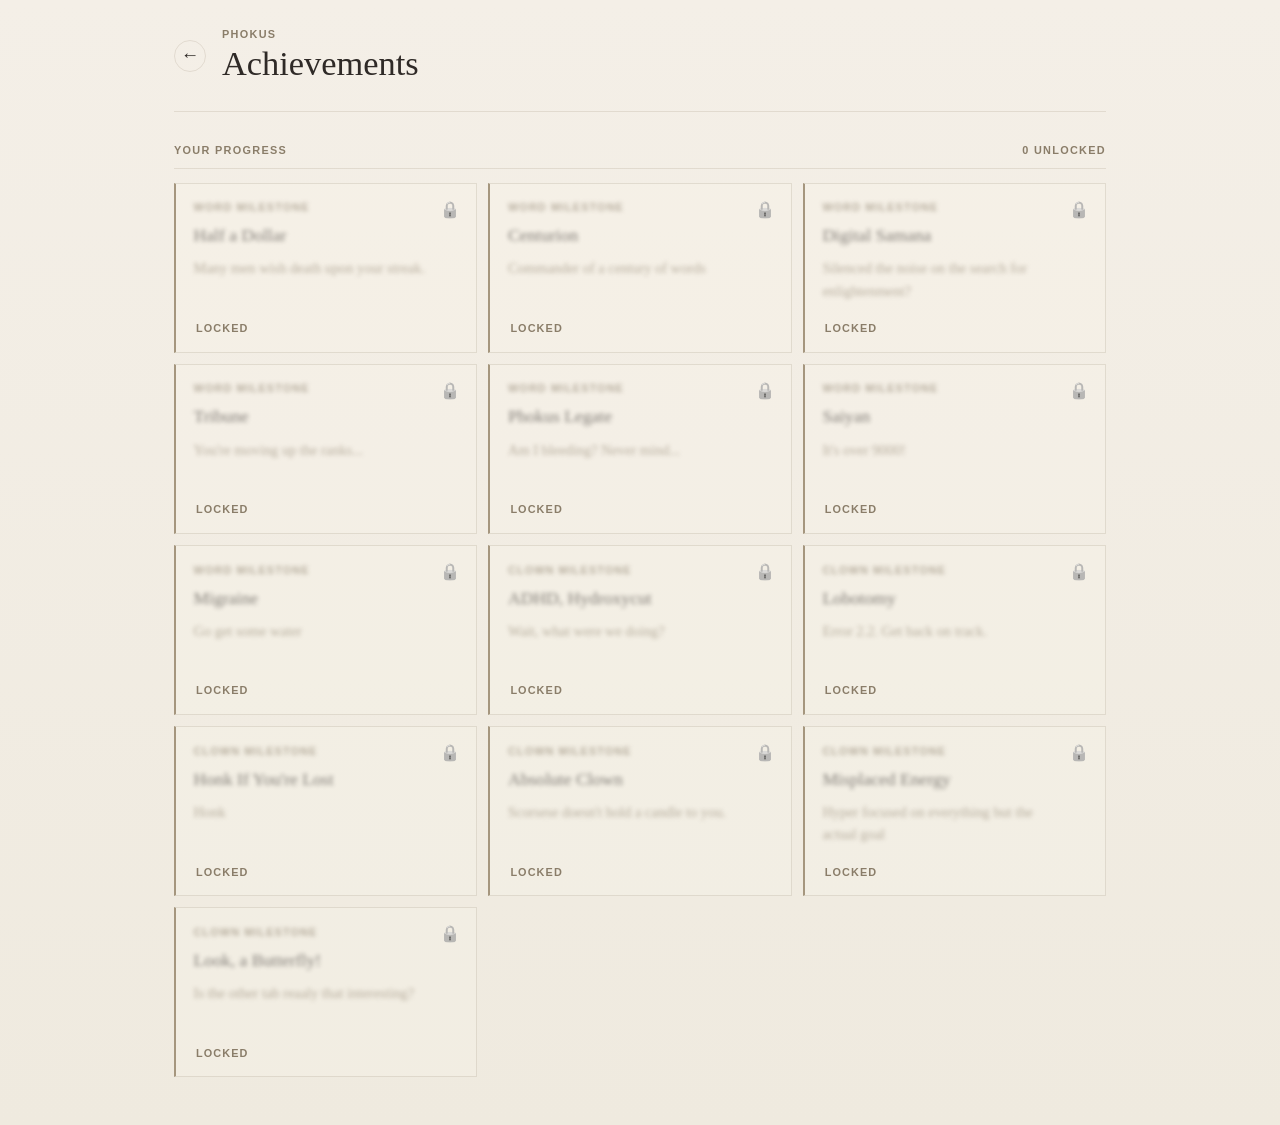
==== achievements.html @ cb2a013c "Added an Achievement Page I finally finished the achievement logic and added the achievement page. I" ====
<!DOCTYPE html>
<html lang="en">
<head>
    <meta charset="UTF-8">
    <meta name="viewport" content="width=device-width, initial-scale=1.0">
    <title>Phokus Achievements</title>
    <link rel="stylesheet" href="style.css">
    <link rel="stylesheet" href="achievements.css">
</head>
<body>
    <main class="achievements-page">
        <header class="achievements-header">
            <a class="back-link" href="index.html" aria-label="Back to notepad" title="Back to notepad">&larr;</a>
            <div>
                <p class="page-eyebrow">Phokus</p>
                <h1>Achievements</h1>
            </div>
        </header>

        <section class="achievements-section" aria-labelledby="achievements-heading">
            <div class="section-heading">
                <h2 id="achievements-heading">Your progress</h2>
                <span class="achievement-count">0 unlocked</span>
            </div>
            <div id="achievements-container" aria-live="polite"></div>
        </section>
    </main>
    <script src="achievement-data.js"></script>
    <script src="achievements.js"></script>
</body>
</html>
---- style.css ----
:root {
    --paper: #f7f3e8;
    --paper-strong: #efe6d1;
    --ink: #2f2a27;
    --muted: #8a7d69;
    --line: rgba(122, 103, 79, 0.28);
    --shadow: rgba(72, 55, 33, 0.12);
}

* {
    box-sizing: border-box;
}

body {
    margin: 0;
    min-height: 100vh;
    background: linear-gradient(180deg, #f4efe7 0%, #efeadf 100%);
    color: var(--ink);
    font-family: "Segoe UI", Tahoma, Geneva, Verdana, sans-serif;
}

#notepad-container {
    width: 100%;
    min-height: 100vh;
    padding: 0;
    background: transparent;
    position: relative;
    display: block;
}

#status {
    display: inline-block;
    margin: 0;
    padding: 0.8rem 0 0.7rem;
    font-size: 0.74rem;
    font-weight: 700;
    letter-spacing: 0.14em;
    text-transform: uppercase;
    color: var(--muted);
    background: transparent;
    position: relative;
    z-index: 1;
}

#top-controls {
    position: absolute;
    top: 0.35rem;
    right: 1.5rem;
    z-index: 2;
    display: flex;
    align-items: center;
    overflow: hidden;
    border: 1px solid rgba(128, 112, 88, 0.18);
    border-radius: 999px;
    background: rgba(255, 255, 255, 0.18);
    box-shadow: inset 0 1px 0 rgba(255, 255, 255, 0.28);
}

#status {
    padding-left: 1.5rem;
    border-bottom: 1px solid rgba(128, 112, 88, 0.18);
}

.achievements-link {
    display: inline-flex;
    align-items: center;
    gap: 0.35rem;
    padding: 0.3rem 0.75rem;
    border-right: 1px solid rgba(128, 112, 88, 0.18);
    color: var(--ink);
    font-size: 0.74rem;
    font-weight: 700;
    letter-spacing: 0.08em;
    text-decoration: none;
    text-transform: uppercase;
    transition: background 0.2s ease, transform 0.2s ease;
}

.achievements-link:hover {
    background: rgba(255, 255, 255, 0.42);
    transform: translateY(-1px);
}

.achievements-link:active {
    transform: translateY(0);
}

.achievements-link:focus-visible {
    outline: 2px solid var(--muted);
    outline-offset: 3px;
}

#distraction-counter {
    display: inline-block;
    padding: 0.3rem 0.7rem;
    border-right: 1px solid rgba(128, 112, 88, 0.18);
    background: rgba(255, 255, 255, 0.18);
    box-shadow: inset 0 1px 0 rgba(255, 255, 255, 0.28);
    color: var(--muted);
    font-size: 0.74rem;
    font-weight: 700;
    letter-spacing: 0.14em;
    opacity: 0.95;
    text-transform: uppercase;
    vertical-align: middle;
    cursor: pointer;
    transition: background 0.2s ease, box-shadow 0.2s ease, opacity 0.2s ease;
}

#word-counter {
    display: inline-block;
    padding: 0.3rem 0.7rem;
    background: rgba(255, 255, 255, 0.18);
    box-shadow: inset 0 1px 0 rgba(255, 255, 255, 0.28);
    color: var(--muted);
    font-size: 0.74rem;
    font-weight: 700;
    letter-spacing: 0.14em;
    opacity: 0.95;
    text-transform: uppercase;
    vertical-align: middle;
    cursor: pointer;
    transition: background 0.2s ease, box-shadow 0.2s ease, opacity 0.2s ease;
}

#distraction-counter:hover,
#word-counter:hover {
    background: rgba(255, 255, 255, 0.42);
    box-shadow: 0 0 10px rgba(255, 255, 255, 0.5), inset 0 1px 0 rgba(255, 255, 255, 0.55);
    opacity: 1;
}

#distraction-counter:active,
#word-counter:active {
    background: rgba(255, 255, 255, 0.38);
    opacity: 1;
}

#notepad {
    position: relative;
    z-index: 1;
    display: block;
    width: 100%;
    min-height: calc(100vh - 48px);
    margin: 0;
    padding: 0.1rem 1.5rem 2rem;
    border: none;
    outline: none;
    resize: none;
    background: var(--paper);
    color: var(--ink);
    font-size: 1.08rem;
    line-height: 1.6;
    font-family: "Segoe UI", Tahoma, Geneva, Verdana, sans-serif;
    letter-spacing: 0.01em;
    box-shadow: inset 0 0 0 1px rgba(128, 112, 88, 0.18);
    background-image: linear-gradient(
        to bottom,
        transparent 0,
        transparent calc(1.6em - 3px),
        var(--line) calc(1.6em - 2px),
        transparent calc(1.6em - 1px),
        transparent 100%
    );
    background-size: 100% 1.6em;
    /* vertical-align: top; */
    box-sizing: border-box;
    border-radius: 0;
    appearance: none;
    -webkit-appearance: none;
    transform: translateY(-5px);
}

#notepad::placeholder {
    color: rgba(90, 78, 63, 0.5);
    font-style: italic;
}

dialog {
    border: 1px solid rgba(128, 112, 88, 0.28);
    border-radius: 8px;
    padding: 2rem;
    background: var(--paper);
    color: var(--ink);
    box-shadow: 0 10px 32px var(--shadow), inset 0 1px 0 rgba(255, 255, 255, 0.5);
    font-family: "Segoe UI", Tahoma, Geneva, Verdana, sans-serif;
}

dialog h2 {
    margin-top: 0;
    margin-bottom: 1.5rem;
    font-size: 1.25rem;
    font-weight: 600;
    color: var(--ink);
}

dialog button {
    padding: 0.6rem 1.2rem;
    margin-right: 0.8rem;
    margin-top: 1rem;
    border: 1px solid rgba(128, 112, 88, 0.28);
    border-radius: 4px;
    background: var(--paper-strong);
    color: var(--ink);
    font-size: 0.9rem;
    font-weight: 600;
    cursor: pointer;
    transition: background 0.2s ease, box-shadow 0.2s ease;
}

dialog button:hover {
    background: rgba(239, 230, 209, 0.8);
    box-shadow: 0 4px 8px var(--shadow);
}

dialog button:active {
    box-shadow: inset 0 2px 4px rgba(0, 0, 0, 0.1);
}

#notepad:focus {
    box-shadow: none;
}

.unlocked-toast {
    position: fixed;
    left: 50%;
    bottom: 30px;
    z-index: 10;
    width: min(90%, 360px);
    padding: 1rem 1.25rem;
    background: var(--paper-strong);
    color: var(--ink);
    border: 1px solid var(--line);
    border-radius: 8px;
    box-shadow: 0 8px 24px var(--shadow);
    opacity: 0;
    transform: translate(-50%, 20px);
    transition: opacity 0.3s ease, transform 0.3s ease;
}

.unlocked-toast.show {
    opacity: 1;
    transform: translate(-50%, 0);
}

.toast-title,
.toast-desc {
    display: block;
}

.toast-desc {
    margin-top: 0.35rem;
}
---- achievements.css ----
:root {
	--achievement-border: rgba(128, 112, 88, 0.16);
	--achievement-border-strong: rgba(122, 103, 79, 0.24);
	--achievement-accent: #a5967e;
}

body {
	min-height: 100vh;
	font-family: Georgia, "Times New Roman", serif;
}

.achievements-page {
	width: min(100%, 980px);
	min-height: 100vh;
	margin: 0 auto;
	padding: 0 1.5rem 3rem;
}

.achievements-header {
	display: flex;
	align-items: center;
	gap: 1rem;
	min-height: 112px;
	border-bottom: 1px solid var(--achievement-border);
}

.back-link {
	display: inline-grid;
	width: 2rem;
	height: 2rem;
	place-items: center;
	border: 1px solid var(--achievement-border);
	border-radius: 50%;
	color: var(--ink);
	font-size: 1.15rem;
	line-height: 1;
	text-decoration: none;
	transition: background 0.2s ease, transform 0.2s ease;
}

.back-link:hover {
	background: rgba(255, 255, 255, 0.42);
	transform: translateX(-2px);
}

.back-link:focus-visible {
	outline: 2px solid var(--muted);
	outline-offset: 3px;
}

.page-eyebrow,
.section-heading h2,
.achievement-count {
	margin: 0;
	color: var(--muted);
	font-family: "Segoe UI", Tahoma, Geneva, Verdana, sans-serif;
	font-size: 0.68rem;
	font-weight: 600;
	letter-spacing: 0.12em;
	text-transform: uppercase;
}

.achievements-header h1 {
	margin: 0.2rem 0 0;
	color: var(--ink);
	font-size: clamp(1.6rem, 4vw, 2.15rem);
	font-weight: 400;
}

.achievements-section {
	padding-top: 2rem;
}

.section-heading {
	display: flex;
	align-items: baseline;
	justify-content: space-between;
	gap: 1rem;
	padding-bottom: 0.75rem;
	border-bottom: 1px solid var(--achievement-border);
}

#achievements-container {
	display: grid;
	grid-template-columns: repeat(auto-fit, minmax(230px, 1fr));
	gap: 0.7rem;
	padding-top: 0.85rem;
}

.achievement-card {
	position: relative;
	min-height: 170px;
	padding: 1.1rem 1.1rem 2.7rem;
	border: 1px solid var(--achievement-border);
	border-left: 2px solid var(--achievement-accent);
	background: rgba(247, 243, 232, 0.28);
	transition: border-color 0.2s ease, background 0.2s ease;
}

.achievement-card:hover {
	border-color: var(--achievement-border-strong);
	background: rgba(247, 243, 232, 0.52);
}

.achievement-lock {
	position: absolute;
	top: 1rem;
	right: 1rem;
	font-size: 1rem;
}

.achievement-details {
	padding-right: 1.75rem;
}

.achievement-type {
	margin: 0 0 0.75rem;
	color: var(--muted);
	font-family: "Segoe UI", Tahoma, Geneva, Verdana, sans-serif;
	font-size: 0.68rem;
	font-weight: 600;
	letter-spacing: 0.1em;
	text-transform: uppercase;
}

.achievement-card h3 {
	margin: 0;
	color: var(--ink);
	font-size: 1.1rem;
	font-weight: 400;
}

.achievement-description {
	margin: 0.7rem 0 0;
	color: var(--muted);
	font-size: 0.9rem;
	line-height: 1.55;
}

.achievement-requirement {
	margin: 0.85rem 0 0;
	padding-top: 0.55rem;
	border-top: 1px solid var(--achievement-border);
	color: var(--muted);
	font-family: "Segoe UI", Tahoma, Geneva, Verdana, sans-serif;
	font-size: 0.68rem;
	letter-spacing: 0.04em;
	opacity: 0.72;
}

.achievement-status {
	position: absolute;
	bottom: 1.1rem;
	left: 1.25rem;
	color: var(--muted);
	font-family: "Segoe UI", Tahoma, Geneva, Verdana, sans-serif;
	font-size: 0.68rem;
	font-weight: 600;
	letter-spacing: 0.1em;
	text-transform: uppercase;
}

.achievement-card.unlocked {
	background: rgba(239, 230, 209, 0.38);
}

.achievement-card.unlocked .achievement-status {
	color: #687554;
}

.achievement-card.locked .achievement-details {
	filter: blur(2px);
	opacity: 0.58;
}

.achievement-card.locked .achievement-lock {
	filter: grayscale(1);
	opacity: 0.78;
}

@media (max-width: 600px) {
	.achievements-page {
		padding-right: 1rem;
		padding-left: 1rem;
	}

	.achievements-header {
		min-height: 96px;
	}

	.section-heading {
		align-items: flex-start;
		flex-direction: column;
		gap: 0.4rem;
	}
}
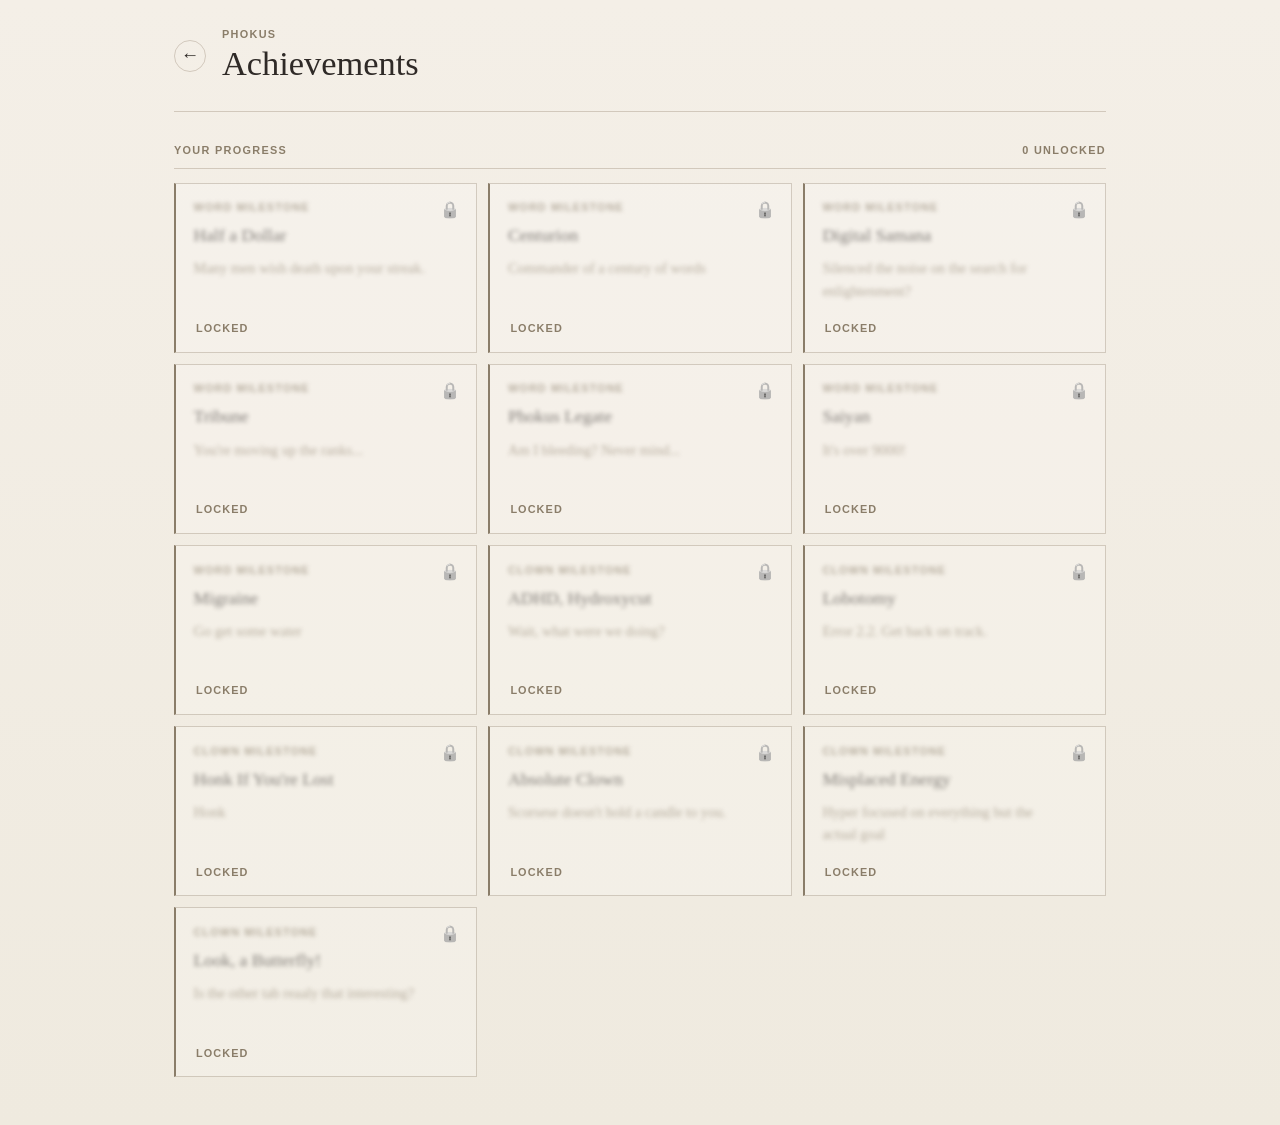
==== commit 1bd39c97: "Added Themes" ====
--- a/achievements.html
+++ b/achievements.html
@@ -1,31 +1,32 @@
-<!DOCTYPE html>
-<html lang="en">
-<head>
-    <meta charset="UTF-8">
-    <meta name="viewport" content="width=device-width, initial-scale=1.0">
-    <title>Phokus Achievements</title>
-    <link rel="stylesheet" href="style.css">
-    <link rel="stylesheet" href="achievements.css">
-</head>
-<body>
-    <main class="achievements-page">
-        <header class="achievements-header">
-            <a class="back-link" href="index.html" aria-label="Back to notepad" title="Back to notepad">&larr;</a>
-            <div>
-                <p class="page-eyebrow">Phokus</p>
-                <h1>Achievements</h1>
-            </div>
-        </header>
-
-        <section class="achievements-section" aria-labelledby="achievements-heading">
-            <div class="section-heading">
-                <h2 id="achievements-heading">Your progress</h2>
-                <span class="achievement-count">0 unlocked</span>
-            </div>
-            <div id="achievements-container" aria-live="polite"></div>
-        </section>
-    </main>
-    <script src="achievement-data.js"></script>
-    <script src="achievements.js"></script>
-</body>
+<!DOCTYPE html>
+<html lang="en">
+<head>
+    <meta charset="UTF-8">
+    <meta name="viewport" content="width=device-width, initial-scale=1.0">
+    <title>Phokus Achievements</title>
+    <script src="theme-init.js"></script>
+    <link rel="stylesheet" href="style.css">
+    <link rel="stylesheet" href="achievements.css">
+</head>
+<body>
+    <main class="achievements-page">
+        <header class="achievements-header">
+            <a class="back-link" href="index.html" aria-label="Back to notepad" title="Back to notepad">&larr;</a>
+            <div>
+                <p class="page-eyebrow">Phokus</p>
+                <h1>Achievements</h1>
+            </div>
+        </header>
+
+        <section class="achievements-section" aria-labelledby="achievements-heading">
+            <div class="section-heading">
+                <h2 id="achievements-heading">Your progress</h2>
+                <span class="achievement-count">0 unlocked</span>
+            </div>
+            <div id="achievements-container" aria-live="polite"></div>
+        </section>
+    </main>
+    <script src="achievement-data.js"></script>
+    <script src="achievements.js"></script>
+</body>
 </html>
--- a/style.css
+++ b/style.css
@@ -1,253 +1,896 @@
-:root {
-    --paper: #f7f3e8;
-    --paper-strong: #efe6d1;
-    --ink: #2f2a27;
-    --muted: #8a7d69;
-    --line: rgba(122, 103, 79, 0.28);
-    --shadow: rgba(72, 55, 33, 0.12);
-}
-
-* {
-    box-sizing: border-box;
-}
-
-body {
-    margin: 0;
-    min-height: 100vh;
-    background: linear-gradient(180deg, #f4efe7 0%, #efeadf 100%);
-    color: var(--ink);
-    font-family: "Segoe UI", Tahoma, Geneva, Verdana, sans-serif;
-}
-
-#notepad-container {
-    width: 100%;
-    min-height: 100vh;
-    padding: 0;
-    background: transparent;
-    position: relative;
-    display: block;
-}
-
-#status {
-    display: inline-block;
-    margin: 0;
-    padding: 0.8rem 0 0.7rem;
-    font-size: 0.74rem;
-    font-weight: 700;
-    letter-spacing: 0.14em;
-    text-transform: uppercase;
-    color: var(--muted);
-    background: transparent;
-    position: relative;
-    z-index: 1;
-}
-
-#top-controls {
-    position: absolute;
-    top: 0.35rem;
-    right: 1.5rem;
-    z-index: 2;
-    display: flex;
-    align-items: center;
-    overflow: hidden;
-    border: 1px solid rgba(128, 112, 88, 0.18);
-    border-radius: 999px;
-    background: rgba(255, 255, 255, 0.18);
-    box-shadow: inset 0 1px 0 rgba(255, 255, 255, 0.28);
-}
-
-#status {
-    padding-left: 1.5rem;
-    border-bottom: 1px solid rgba(128, 112, 88, 0.18);
-}
-
-.achievements-link {
-    display: inline-flex;
-    align-items: center;
-    gap: 0.35rem;
-    padding: 0.3rem 0.75rem;
-    border-right: 1px solid rgba(128, 112, 88, 0.18);
-    color: var(--ink);
-    font-size: 0.74rem;
-    font-weight: 700;
-    letter-spacing: 0.08em;
-    text-decoration: none;
-    text-transform: uppercase;
-    transition: background 0.2s ease, transform 0.2s ease;
-}
-
-.achievements-link:hover {
-    background: rgba(255, 255, 255, 0.42);
-    transform: translateY(-1px);
-}
-
-.achievements-link:active {
-    transform: translateY(0);
-}
-
-.achievements-link:focus-visible {
-    outline: 2px solid var(--muted);
-    outline-offset: 3px;
-}
-
-#distraction-counter {
-    display: inline-block;
-    padding: 0.3rem 0.7rem;
-    border-right: 1px solid rgba(128, 112, 88, 0.18);
-    background: rgba(255, 255, 255, 0.18);
-    box-shadow: inset 0 1px 0 rgba(255, 255, 255, 0.28);
-    color: var(--muted);
-    font-size: 0.74rem;
-    font-weight: 700;
-    letter-spacing: 0.14em;
-    opacity: 0.95;
-    text-transform: uppercase;
-    vertical-align: middle;
-    cursor: pointer;
-    transition: background 0.2s ease, box-shadow 0.2s ease, opacity 0.2s ease;
-}
-
-#word-counter {
-    display: inline-block;
-    padding: 0.3rem 0.7rem;
-    background: rgba(255, 255, 255, 0.18);
-    box-shadow: inset 0 1px 0 rgba(255, 255, 255, 0.28);
-    color: var(--muted);
-    font-size: 0.74rem;
-    font-weight: 700;
-    letter-spacing: 0.14em;
-    opacity: 0.95;
-    text-transform: uppercase;
-    vertical-align: middle;
-    cursor: pointer;
-    transition: background 0.2s ease, box-shadow 0.2s ease, opacity 0.2s ease;
-}
-
-#distraction-counter:hover,
-#word-counter:hover {
-    background: rgba(255, 255, 255, 0.42);
-    box-shadow: 0 0 10px rgba(255, 255, 255, 0.5), inset 0 1px 0 rgba(255, 255, 255, 0.55);
-    opacity: 1;
-}
-
-#distraction-counter:active,
-#word-counter:active {
-    background: rgba(255, 255, 255, 0.38);
-    opacity: 1;
-}
-
-#notepad {
-    position: relative;
-    z-index: 1;
-    display: block;
-    width: 100%;
-    min-height: calc(100vh - 48px);
-    margin: 0;
-    padding: 0.1rem 1.5rem 2rem;
-    border: none;
-    outline: none;
-    resize: none;
-    background: var(--paper);
-    color: var(--ink);
-    font-size: 1.08rem;
-    line-height: 1.6;
-    font-family: "Segoe UI", Tahoma, Geneva, Verdana, sans-serif;
-    letter-spacing: 0.01em;
-    box-shadow: inset 0 0 0 1px rgba(128, 112, 88, 0.18);
-    background-image: linear-gradient(
-        to bottom,
-        transparent 0,
-        transparent calc(1.6em - 3px),
-        var(--line) calc(1.6em - 2px),
-        transparent calc(1.6em - 1px),
-        transparent 100%
-    );
-    background-size: 100% 1.6em;
-    /* vertical-align: top; */
-    box-sizing: border-box;
-    border-radius: 0;
-    appearance: none;
-    -webkit-appearance: none;
-    transform: translateY(-5px);
-}
-
-#notepad::placeholder {
-    color: rgba(90, 78, 63, 0.5);
-    font-style: italic;
-}
-
-dialog {
-    border: 1px solid rgba(128, 112, 88, 0.28);
-    border-radius: 8px;
-    padding: 2rem;
-    background: var(--paper);
-    color: var(--ink);
-    box-shadow: 0 10px 32px var(--shadow), inset 0 1px 0 rgba(255, 255, 255, 0.5);
-    font-family: "Segoe UI", Tahoma, Geneva, Verdana, sans-serif;
-}
-
-dialog h2 {
-    margin-top: 0;
-    margin-bottom: 1.5rem;
-    font-size: 1.25rem;
-    font-weight: 600;
-    color: var(--ink);
-}
-
-dialog button {
-    padding: 0.6rem 1.2rem;
-    margin-right: 0.8rem;
-    margin-top: 1rem;
-    border: 1px solid rgba(128, 112, 88, 0.28);
-    border-radius: 4px;
-    background: var(--paper-strong);
-    color: var(--ink);
-    font-size: 0.9rem;
-    font-weight: 600;
-    cursor: pointer;
-    transition: background 0.2s ease, box-shadow 0.2s ease;
-}
-
-dialog button:hover {
-    background: rgba(239, 230, 209, 0.8);
-    box-shadow: 0 4px 8px var(--shadow);
-}
-
-dialog button:active {
-    box-shadow: inset 0 2px 4px rgba(0, 0, 0, 0.1);
-}
-
-#notepad:focus {
-    box-shadow: none;
-}
-
-.unlocked-toast {
-    position: fixed;
-    left: 50%;
-    bottom: 30px;
-    z-index: 10;
-    width: min(90%, 360px);
-    padding: 1rem 1.25rem;
-    background: var(--paper-strong);
-    color: var(--ink);
-    border: 1px solid var(--line);
-    border-radius: 8px;
-    box-shadow: 0 8px 24px var(--shadow);
-    opacity: 0;
-    transform: translate(-50%, 20px);
-    transition: opacity 0.3s ease, transform 0.3s ease;
-}
-
-.unlocked-toast.show {
-    opacity: 1;
-    transform: translate(-50%, 0);
-}
-
-.toast-title,
-.toast-desc {
-    display: block;
-}
-
-.toast-desc {
-    margin-top: 0.35rem;
-}
+:root, [data-theme="default"] {
+    --paper: #f7f3e8;
+    --paper-strong: #efe6d1;
+    --ink: #2f2a27;
+    --muted: #8a7d69;
+    --line: rgba(122, 103, 79, 0.28);
+    --shadow: rgba(72, 55, 33, 0.12);
+    --page-background: linear-gradient(180deg, #f4efe7 0%, #efeadf 100%);
+    --surface: rgba(255, 255, 255, 0.18);
+    --surface-hover: rgba(255, 255, 255, 0.42);
+    --surface-active: rgba(255, 255, 255, 0.38);
+    --border: rgba(128, 112, 88, 0.18);
+    --inset-highlight: rgba(255, 255, 255, 0.28);
+    --placeholder: rgba(90, 78, 63, 0.5);
+    --button-hover: rgba(239, 230, 209, 0.8);
+}
+
+[data-theme="dark"] {
+    --paper: #202321;
+    --paper-strong: #2a2e2b;
+    --ink: #e4e7e2;
+    --muted: #9ba39b;
+    --line: rgba(190, 200, 190, 0.16);
+    --shadow: rgba(0, 0, 0, 0.3);
+    --page-background: linear-gradient(180deg, #202321 0%, #1a1d1b 100%);
+    --surface: rgba(255, 255, 255, 0.04);
+    --surface-hover: rgba(255, 255, 255, 0.08);
+    --surface-active: rgba(255, 255, 255, 0.12);
+    --border: rgba(190, 200, 190, 0.16);
+    --inset-highlight: rgba(255, 255, 255, 0.04);
+    --placeholder: rgba(228, 231, 226, 0.48);
+    --button-hover: #353a36;
+}
+
+[data-theme="light"] {
+    --paper: #ffffff;
+    --paper-strong: #f4f5f4;
+    --ink: #242625;
+    --muted: #737a76;
+    --line: rgba(50, 60, 55, 0.16);
+    --shadow: rgba(30, 35, 32, 0.1);
+    --page-background: linear-gradient(180deg, #ffffff 0%, #f4f5f4 100%);
+    --surface: rgba(36, 38, 37, 0.035);
+    --surface-hover: rgba(36, 38, 37, 0.08);
+    --surface-active: rgba(36, 38, 37, 0.12);
+    --border: rgba(50, 60, 55, 0.16);
+    --inset-highlight: rgba(36, 38, 37, 0.035);
+    --placeholder: rgba(36, 38, 37, 0.45);
+    --button-hover: #e8ebe8;
+}
+
+[data-theme="moss"] {
+    --paper: #eef2eb;
+    --paper-strong: #dfe8dc;
+    --ink: #28342b;
+    --muted: #718171;
+    --line: rgba(64, 84, 66, 0.2);
+    --shadow: rgba(34, 48, 37, 0.11);
+    --page-background: linear-gradient(180deg, #f3f6f0 0%, #e9efe6 100%);
+    --surface: rgba(40, 52, 43, 0.035);
+    --surface-hover: rgba(40, 52, 43, 0.075);
+    --surface-active: rgba(40, 52, 43, 0.11);
+    --border: rgba(64, 84, 66, 0.18);
+    --inset-highlight: rgba(255, 255, 255, 0.45);
+    --placeholder: rgba(40, 52, 43, 0.48);
+    --button-hover: #d4dfd1;
+}
+
+[data-theme="frost"] {
+    --paper: #edf3f5;
+    --paper-strong: #dce8ed;
+    --ink: #26343b;
+    --muted: #70838d;
+    --line: rgba(57, 83, 96, 0.2);
+    --shadow: rgba(38, 58, 68, 0.1);
+    --page-background: linear-gradient(180deg, #f4f7f8 0%, #e7eff2 100%);
+    --surface: rgba(38, 52, 59, 0.035);
+    --surface-hover: rgba(38, 52, 59, 0.08);
+    --surface-active: rgba(38, 52, 59, 0.12);
+    --border: rgba(57, 83, 96, 0.18);
+    --inset-highlight: rgba(255, 255, 255, 0.5);
+    --placeholder: rgba(38, 52, 59, 0.48);
+    --button-hover: #d1e0e6;
+}
+
+[data-theme="rosewater"] {
+    --paper: #f4eded;
+    --paper-strong: #eadede;
+    --ink: #392e33;
+    --muted: #927c83;
+    --line: rgba(91, 65, 76, 0.18);
+    --shadow: rgba(61, 43, 51, 0.1);
+    --page-background: linear-gradient(180deg, #f8f2f2 0%, #eee4e5 100%);
+    --surface: rgba(57, 46, 51, 0.035);
+    --surface-hover: rgba(57, 46, 51, 0.075);
+    --surface-active: rgba(57, 46, 51, 0.11);
+    --border: rgba(91, 65, 76, 0.16);
+    --inset-highlight: rgba(255, 255, 255, 0.48);
+    --placeholder: rgba(57, 46, 51, 0.46);
+    --button-hover: #e3d4d8;
+}
+
+[data-theme="midnight-pine"] {
+    --paper: #17231e;
+    --paper-strong: #24352d;
+    --ink: #e5eee8;
+    --muted: #9bafa3;
+    --line: rgba(190, 215, 198, 0.16);
+    --shadow: rgba(0, 0, 0, 0.32);
+    --page-background: linear-gradient(180deg, #1a2922 0%, #121b17 100%);
+    --surface: rgba(255, 255, 255, 0.04);
+    --surface-hover: rgba(255, 255, 255, 0.08);
+    --surface-active: rgba(255, 255, 255, 0.12);
+    --border: rgba(190, 215, 198, 0.16);
+    --inset-highlight: rgba(255, 255, 255, 0.04);
+    --placeholder: rgba(229, 238, 232, 0.48);
+    --button-hover: #30463a;
+}
+
+[data-theme="blue-hour"] {
+    --paper: #1c2631;
+    --paper-strong: #293744;
+    --ink: #e5edf3;
+    --muted: #a2b4c1;
+    --line: rgba(194, 215, 230, 0.16);
+    --shadow: rgba(0, 0, 0, 0.32);
+    --page-background: linear-gradient(180deg, #202d39 0%, #17212b 100%);
+    --surface: rgba(255, 255, 255, 0.04);
+    --surface-hover: rgba(255, 255, 255, 0.08);
+    --surface-active: rgba(255, 255, 255, 0.12);
+    --border: rgba(194, 215, 230, 0.16);
+    --inset-highlight: rgba(255, 255, 255, 0.04);
+    --placeholder: rgba(229, 237, 243, 0.48);
+    --button-hover: #354856;
+}
+
+* {
+    box-sizing: border-box;
+}
+
+body {
+    margin: 0;
+    min-height: 100vh;
+    background: var(--page-background);
+    color: var(--ink);
+    font-family: "Segoe UI", Tahoma, Geneva, Verdana, sans-serif;
+}
+
+#notepad-container {
+    width: 100%;
+    min-height: 100vh;
+    padding: 0;
+    background: transparent;
+    position: relative;
+    display: block;
+}
+
+#status {
+    display: inline-block;
+    margin: 0;
+    padding: 0.55rem 0.75rem;
+    font-size: 0.74rem;
+    font-weight: 700;
+    letter-spacing: 0.14em;
+    text-transform: uppercase;
+    color: var(--muted);
+    background: var(--surface);
+    position: relative;
+    z-index: 1;
+    anchor-name: --status-popup-anchor;
+    cursor: pointer;
+    border: 1px solid var(--border);
+    border-radius: 999px;
+    transition: color 0.2s ease, background-color 0.2s ease;
+}
+
+#status:hover {
+    color: var(--ink);
+    background-color: var(--surface-hover);
+}
+
+#status:active {
+    background-color: var(--paper-strong);
+}
+
+#top-controls {
+    position: absolute;
+    top: 0.35rem;
+    right: 1.5rem;
+    z-index: 2;
+    display: flex;
+    align-items: center;
+    overflow: hidden;
+    border: 1px solid var(--border);
+    border-radius: 999px;
+    background: var(--surface);
+    box-shadow: inset 0 1px 0 var(--inset-highlight);
+}
+
+#status {
+    padding-left: 1.5rem;
+}
+
+#status-popup {
+    position: fixed;
+    position-anchor: --status-popup-anchor;
+    inset: auto;
+    top: anchor(top);
+    left: anchor(right);
+    margin: 0 0 0 0.35rem;
+    min-width: 8rem;
+    max-width: calc(100vw - 1rem);
+    padding: 0.25rem;
+    border: 1px solid var(--line);
+    border-radius: 6px;
+    background: var(--paper);
+    color: var(--ink);
+    box-shadow: 0 6px 18px var(--shadow), inset 0 1px 0 var(--inset-highlight);
+    font-family: inherit;
+}
+
+#status-popup:not(:popover-open) {
+    display: none;
+}
+
+#status-popup button {
+    display: block;
+    width: 100%;
+    min-height: 44px;
+    padding: 0.5rem 0.65rem;
+    border: 0;
+    border-radius: 4px;
+    background: transparent;
+    color: inherit;
+    font: inherit;
+    font-size: 0.78rem;
+    text-align: left;
+    cursor: pointer;
+    transition: background 0.2s ease;
+}
+
+#status-popup button:hover {
+    background: var(--paper-strong);
+}
+
+#status-popup button:focus-visible {
+    outline: 2px solid var(--muted);
+    outline-offset: -2px;
+}
+
+#status-popup #about-btn {
+    display: flex;
+    align-items: center;
+    gap: 0.45rem;
+}
+
+#status-popup a#about-btn {
+    width: 100%;
+    min-height: 44px;
+    padding: 0.5rem 0.65rem;
+    border-radius: 4px;
+    background: transparent;
+    color: inherit;
+    font: inherit;
+    font-size: 0.78rem;
+    text-align: left;
+    text-decoration: none;
+    cursor: pointer;
+    transition: background 0.2s ease;
+}
+
+#status-popup a#about-btn:hover {
+    background: var(--paper-strong);
+}
+
+#status-popup a#about-btn:focus-visible {
+    outline: 2px solid var(--muted);
+    outline-offset: -2px;
+}
+
+#status-popup #themes-btn {
+    display: flex;
+    align-items: center;
+    gap: 0.45rem;
+}
+
+#status-popup a#themes-btn {
+    color: inherit;
+    text-decoration: none;
+}
+
+#status-popup .deep-mode-icon,
+#status-popup .theme-icon,
+#status-popup .info-icon {
+    width: 1em;
+    height: 1em;
+    flex: 0 0 auto;
+}
+
+#status-popup .theme-icon {
+    transition: transform 0.6s ease-out;
+}
+
+#status-popup .deep-mode-crosshair {
+    transform-box: view-box;
+    transform-origin: center;
+    transition: transform 0.35s ease-out;
+}
+
+#status-popup #deep-mode-btn:hover .deep-mode-crosshair {
+    transform: rotate(45deg) scale(0.78);
+}
+
+#status-popup #themes-btn:hover .theme-icon {
+    transform: rotate(180deg);
+}
+
+@media (prefers-reduced-motion: reduce) {
+    #status-popup .theme-icon {
+        transition: none;
+    }
+
+    #status-popup .deep-mode-crosshair {
+        transition: none;
+    }
+
+    #status-popup #deep-mode-btn:hover .deep-mode-crosshair {
+        transform: none;
+    }
+}
+
+.achievements-link {
+    display: inline-flex;
+    align-items: center;
+    gap: 0.35rem;
+    padding: 0.3rem 0.75rem;
+    border-right: 1px solid var(--border);
+    color: var(--ink);
+    font-size: 0.74rem;
+    font-weight: 700;
+    letter-spacing: 0.08em;
+    text-decoration: none;
+    text-transform: uppercase;
+    transition: background 0.2s ease, transform 0.2s ease;
+}
+
+.achievements-link:hover {
+    background: var(--surface-hover);
+    transform: translateY(-1px);
+}
+
+.achievements-link:active {
+    transform: translateY(0);
+}
+
+.achievements-link:focus-visible {
+    outline: 2px solid var(--muted);
+    outline-offset: 3px;
+}
+
+#distraction-counter {
+    display: inline-block;
+    padding: 0.3rem 0.7rem;
+    border-right: 1px solid var(--border);
+    background: var(--surface);
+    box-shadow: inset 0 1px 0 var(--inset-highlight);
+    color: var(--muted);
+    font-size: 0.74rem;
+    font-weight: 700;
+    letter-spacing: 0.14em;
+    opacity: 0.95;
+    text-transform: uppercase;
+    vertical-align: middle;
+    cursor: pointer;
+    transition: background 0.2s ease, box-shadow 0.2s ease, opacity 0.2s ease;
+}
+
+#word-counter {
+    display: inline-block;
+    padding: 0.3rem 0.7rem;
+    background: var(--surface);
+    box-shadow: inset 0 1px 0 var(--inset-highlight);
+    color: var(--muted);
+    font-size: 0.74rem;
+    font-weight: 700;
+    letter-spacing: 0.14em;
+    opacity: 0.95;
+    text-transform: uppercase;
+    vertical-align: middle;
+    cursor: pointer;
+    transition: background 0.2s ease, box-shadow 0.2s ease, opacity 0.2s ease;
+}
+
+#distraction-counter:hover,
+#word-counter:hover {
+    background: var(--surface-hover);
+    box-shadow: 0 0 10px var(--shadow), inset 0 1px 0 var(--inset-highlight);
+    opacity: 1;
+}
+
+#distraction-counter:active,
+#word-counter:active {
+    background: var(--surface-active);
+    opacity: 1;
+}
+
+@media (max-width: 600px) {
+    #top-controls {
+        top: 0.35rem;
+        right: 0.75rem;
+        left: 0.75rem;
+        width: auto;
+        justify-content: stretch;
+    }
+
+    .achievements-link,
+    #distraction-counter,
+    #word-counter {
+        min-width: 0;
+        padding-right: 0.45rem;
+        padding-left: 0.45rem;
+        font-size: 0.62rem;
+        letter-spacing: 0.08em;
+        white-space: nowrap;
+    }
+
+    .achievements-link {
+        flex: 0 0 auto;
+    }
+
+    #distraction-counter,
+    #word-counter {
+        flex: 1 1 0;
+        text-align: center;
+    }
+
+    #status {
+        display: inline-block;
+        margin-top: 2.9rem;
+        padding-top: 0.55rem;
+        padding-left: 0.75rem;
+    }
+}
+
+#notepad {
+    position: relative;
+    z-index: 1;
+    display: block;
+    width: 100%;
+    min-height: calc(100vh - 48px);
+    margin: 0;
+    padding: 0.1rem 1.5rem 2rem;
+    border: none;
+    outline: none;
+    resize: none;
+    background: var(--paper);
+    color: var(--ink);
+    font-size: 1.08rem;
+    line-height: 1.6;
+    font-family: "Segoe UI", Tahoma, Geneva, Verdana, sans-serif;
+    letter-spacing: 0.01em;
+    box-shadow: inset 0 0 0 1px var(--border);
+    background-image: linear-gradient(
+        to bottom,
+        transparent 0,
+        transparent calc(1.6em - 3px),
+        var(--line) calc(1.6em - 2px),
+        transparent calc(1.6em - 1px),
+        transparent 100%
+    );
+    background-size: 100% 1.6em;
+    /* vertical-align: top; */
+    box-sizing: border-box;
+    border-radius: 0;
+    appearance: none;
+    -webkit-appearance: none;
+    transform: translateY(-5px);
+}
+
+#notepad::placeholder {
+    color: var(--placeholder);
+    font-style: italic;
+}
+
+dialog {
+    border: 1px solid var(--line);
+    border-radius: 8px;
+    padding: 2rem;
+    background: var(--paper);
+    color: var(--ink);
+    box-shadow: 0 10px 32px var(--shadow), inset 0 1px 0 var(--inset-highlight);
+    font-family: "Segoe UI", Tahoma, Geneva, Verdana, sans-serif;
+}
+
+dialog h2 {
+    margin-top: 0;
+    margin-bottom: 1.5rem;
+    font-size: 1.25rem;
+    font-weight: 600;
+    color: var(--ink);
+}
+
+dialog button {
+    padding: 0.6rem 1.2rem;
+    margin-right: 0.8rem;
+    margin-top: 1rem;
+    border: 1px solid var(--line);
+    border-radius: 4px;
+    background: var(--paper-strong);
+    color: var(--ink);
+    font-size: 0.9rem;
+    font-weight: 600;
+    cursor: pointer;
+    transition: background 0.2s ease, box-shadow 0.2s ease;
+}
+
+dialog button:hover {
+    background: var(--button-hover);
+    box-shadow: 0 4px 8px var(--shadow);
+}
+
+dialog button:active {
+    box-shadow: inset 0 2px 4px rgba(0, 0, 0, 0.1);
+}
+
+#notepad:focus {
+    box-shadow: none;
+}
+
+.unlocked-toast {
+    position: fixed;
+    left: 50%;
+    bottom: 30px;
+    z-index: 10;
+    width: min(90%, 360px);
+    padding: 1rem 1.25rem;
+    background: var(--paper-strong);
+    color: var(--ink);
+    border: 1px solid var(--line);
+    border-radius: 8px;
+    box-shadow: 0 8px 24px var(--shadow);
+    opacity: 0;
+    transform: translate(-50%, 20px);
+    transition: opacity 0.3s ease, transform 0.3s ease;
+}
+
+.unlocked-toast.show {
+    opacity: 1;
+    transform: translate(-50%, 0);
+}
+
+.toast-title,
+.toast-desc {
+    display: block;
+}
+
+.toast-desc {
+    margin-top: 0.35rem;
+}
+
+.themes-page {
+    width: min(100%, 1000px);
+    min-height: 100vh;
+    margin: 0 auto;
+    padding: 32px 48px 56px;
+}
+
+.about-page {
+    width: min(100%, 1000px);
+    min-height: 100vh;
+    margin: 0 auto;
+    padding: 32px 48px 56px;
+}
+
+.themes-header {
+    display: flex;
+    align-items: center;
+    justify-content: space-between;
+    min-height: 48px;
+    padding-bottom: 18px;
+    border-bottom: 1px solid var(--line);
+}
+
+.themes-brand,
+.themes-back-link {
+    color: var(--ink);
+    text-decoration: none;
+}
+
+.themes-brand {
+    display: inline-flex;
+    align-items: baseline;
+    gap: 10px;
+    font-size: 0.86rem;
+    font-weight: 700;
+    letter-spacing: 0.08em;
+    text-transform: uppercase;
+}
+
+.themes-brand-divider,
+.themes-brand-section {
+    color: var(--muted);
+    font-weight: 400;
+}
+
+.themes-back-link {
+    display: inline-flex;
+    align-items: center;
+    gap: 8px;
+    padding: 8px 0 8px 12px;
+    color: var(--muted);
+    font-size: 0.88rem;
+    transition: color 0.18s ease;
+}
+
+.themes-back-link:hover,
+.themes-brand:hover {
+    color: var(--ink);
+}
+
+.themes-back-link:focus-visible,
+.themes-brand:focus-visible {
+    outline: 2px solid var(--muted);
+    outline-offset: 4px;
+}
+
+.themes-content {
+    width: min(100%, 760px);
+    margin: 72px auto 0;
+}
+
+.about-content {
+    margin-top: 72px;
+}
+
+.themes-eyebrow {
+    margin: 0 0 12px;
+    color: var(--muted);
+    font-size: 0.7rem;
+    font-weight: 700;
+    letter-spacing: 0.16em;
+}
+
+.themes-content h1 {
+    margin: 0;
+    color: var(--ink);
+    font-family: Georgia, "Times New Roman", serif;
+    font-size: 2.5rem;
+    font-weight: 400;
+    line-height: 1.15;
+}
+
+.themes-intro {
+    margin: 12px 0 0;
+    color: var(--muted);
+    font-size: 0.98rem;
+    line-height: 1.6;
+}
+
+.theme-selector {
+    min-width: 0;
+    margin: 42px 0 0;
+    padding: 0;
+    border: 0;
+}
+
+.theme-selector legend {
+    margin-bottom: 14px;
+    padding: 0;
+    color: var(--ink);
+    font-size: 0.83rem;
+    font-weight: 700;
+}
+
+.theme-options {
+    display: grid;
+    grid-template-columns: repeat(2, minmax(0, 1fr));
+    gap: 12px;
+}
+
+.theme-option {
+    position: relative;
+    display: block;
+    min-width: 0;
+    cursor: pointer;
+}
+
+.theme-option input {
+    position: absolute;
+    width: 1px;
+    height: 1px;
+    opacity: 0;
+}
+
+.theme-option-body {
+    display: flex;
+    min-height: 108px;
+    align-items: center;
+    gap: 16px;
+    padding: 14px;
+    border: 1px solid var(--border);
+    background: var(--surface);
+    transition: background-color 0.18s ease, border-color 0.18s ease, transform 0.18s ease;
+}
+
+.theme-option:hover .theme-option-body {
+    border-color: var(--muted);
+    transform: translateY(-1px);
+}
+
+.theme-option:has(input:checked) .theme-option-body {
+    border-color: var(--ink);
+    background: var(--paper-strong);
+}
+
+.theme-option:has(input:focus-visible) .theme-option-body {
+    outline: 2px solid var(--muted);
+    outline-offset: 3px;
+}
+
+.theme-preview {
+    position: relative;
+    display: flex;
+    width: 82px;
+    height: 76px;
+    flex: 0 0 82px;
+    align-items: flex-start;
+    overflow: hidden;
+    padding: 10px;
+    border: 1px solid var(--preview-border);
+    background: var(--preview-paper);
+    color: var(--preview-ink);
+}
+
+.theme-preview--default {
+    --preview-paper: #f7f3e8;
+    --preview-ink: #2f2a27;
+    --preview-border: rgba(122, 103, 79, 0.3);
+    --preview-line: rgba(122, 103, 79, 0.24);
+}
+
+.theme-preview--dark {
+    --preview-paper: #202321;
+    --preview-ink: #e4e7e2;
+    --preview-border: rgba(190, 200, 190, 0.28);
+    --preview-line: rgba(190, 200, 190, 0.2);
+}
+
+.theme-preview--light {
+    --preview-paper: #ffffff;
+    --preview-ink: #242625;
+    --preview-border: rgba(50, 60, 55, 0.22);
+    --preview-line: rgba(50, 60, 55, 0.18);
+}
+
+.theme-preview--moss {
+    --preview-paper: #eef2eb;
+    --preview-ink: #28342b;
+    --preview-border: rgba(64, 84, 66, 0.28);
+    --preview-line: rgba(64, 84, 66, 0.22);
+}
+
+.theme-preview--frost {
+    --preview-paper: #edf3f5;
+    --preview-ink: #26343b;
+    --preview-border: rgba(57, 83, 96, 0.28);
+    --preview-line: rgba(57, 83, 96, 0.22);
+}
+
+.theme-preview--rosewater {
+    --preview-paper: #f4eded;
+    --preview-ink: #392e33;
+    --preview-border: rgba(91, 65, 76, 0.26);
+    --preview-line: rgba(91, 65, 76, 0.2);
+}
+
+.theme-preview--midnight-pine {
+    --preview-paper: #17231e;
+    --preview-ink: #e5eee8;
+    --preview-border: rgba(190, 215, 198, 0.28);
+    --preview-line: rgba(190, 215, 198, 0.2);
+}
+
+.theme-preview--blue-hour {
+    --preview-paper: #1c2631;
+    --preview-ink: #e5edf3;
+    --preview-border: rgba(194, 215, 230, 0.28);
+    --preview-line: rgba(194, 215, 230, 0.2);
+}
+
+.theme-preview-letter {
+    position: relative;
+    z-index: 1;
+    font-family: Georgia, "Times New Roman", serif;
+    font-size: 1.18rem;
+}
+
+.theme-preview-lines {
+    position: absolute;
+    right: 9px;
+    bottom: 9px;
+    left: 9px;
+    height: 20px;
+    background: repeating-linear-gradient(to bottom, transparent 0 6px, var(--preview-line) 6px 7px);
+}
+
+.theme-option-copy {
+    display: grid;
+    min-width: 0;
+    gap: 5px;
+    flex: 1 1 auto;
+}
+
+.theme-option-name {
+    color: var(--ink);
+    font-size: 0.9rem;
+    font-weight: 700;
+}
+
+.theme-option-description {
+    color: var(--muted);
+    font-size: 0.78rem;
+    line-height: 1.4;
+}
+
+.theme-option-indicator {
+    display: grid;
+    width: 18px;
+    height: 18px;
+    flex: 0 0 18px;
+    place-items: center;
+    border: 1px solid var(--muted);
+    border-radius: 50%;
+}
+
+.theme-option:has(input:checked) .theme-option-indicator {
+    border-color: var(--ink);
+}
+
+.theme-option:has(input:checked) .theme-option-indicator::after {
+    width: 8px;
+    height: 8px;
+    border-radius: 50%;
+    background: var(--ink);
+    content: "";
+}
+
+@media (max-width: 600px) {
+    .themes-page {
+        padding: 22px 20px 36px;
+    }
+
+    .about-page {
+        padding: 22px 20px 36px;
+    }
+
+    .themes-content {
+        margin-top: 52px;
+    }
+
+    .themes-content h1 {
+        font-size: 2.1rem;
+    }
+
+    .theme-selector {
+        margin-top: 34px;
+    }
+
+    .theme-options {
+        grid-template-columns: minmax(0, 1fr);
+        gap: 9px;
+    }
+
+    .theme-option-body {
+        min-height: 96px;
+        gap: 14px;
+        padding: 11px;
+    }
+
+    .theme-preview {
+        width: 74px;
+        height: 70px;
+        flex-basis: 74px;
+    }
+}
+
+@media (prefers-reduced-motion: reduce) {
+    .themes-back-link,
+    .theme-option-body {
+        transition: none;
+    }
+
+    .theme-option:hover .theme-option-body {
+        transform: none;
+    }
+}
--- a/achievements.css
+++ b/achievements.css
@@ -1,196 +1,196 @@
-:root {
-	--achievement-border: rgba(128, 112, 88, 0.16);
-	--achievement-border-strong: rgba(122, 103, 79, 0.24);
-	--achievement-accent: #a5967e;
-}
-
-body {
-	min-height: 100vh;
-	font-family: Georgia, "Times New Roman", serif;
-}
-
-.achievements-page {
-	width: min(100%, 980px);
-	min-height: 100vh;
-	margin: 0 auto;
-	padding: 0 1.5rem 3rem;
-}
-
-.achievements-header {
-	display: flex;
-	align-items: center;
-	gap: 1rem;
-	min-height: 112px;
-	border-bottom: 1px solid var(--achievement-border);
-}
-
-.back-link {
-	display: inline-grid;
-	width: 2rem;
-	height: 2rem;
-	place-items: center;
-	border: 1px solid var(--achievement-border);
-	border-radius: 50%;
-	color: var(--ink);
-	font-size: 1.15rem;
-	line-height: 1;
-	text-decoration: none;
-	transition: background 0.2s ease, transform 0.2s ease;
-}
-
-.back-link:hover {
-	background: rgba(255, 255, 255, 0.42);
-	transform: translateX(-2px);
-}
-
-.back-link:focus-visible {
-	outline: 2px solid var(--muted);
-	outline-offset: 3px;
-}
-
-.page-eyebrow,
-.section-heading h2,
-.achievement-count {
-	margin: 0;
-	color: var(--muted);
-	font-family: "Segoe UI", Tahoma, Geneva, Verdana, sans-serif;
-	font-size: 0.68rem;
-	font-weight: 600;
-	letter-spacing: 0.12em;
-	text-transform: uppercase;
-}
-
-.achievements-header h1 {
-	margin: 0.2rem 0 0;
-	color: var(--ink);
-	font-size: clamp(1.6rem, 4vw, 2.15rem);
-	font-weight: 400;
-}
-
-.achievements-section {
-	padding-top: 2rem;
-}
-
-.section-heading {
-	display: flex;
-	align-items: baseline;
-	justify-content: space-between;
-	gap: 1rem;
-	padding-bottom: 0.75rem;
-	border-bottom: 1px solid var(--achievement-border);
-}
-
-#achievements-container {
-	display: grid;
-	grid-template-columns: repeat(auto-fit, minmax(230px, 1fr));
-	gap: 0.7rem;
-	padding-top: 0.85rem;
-}
-
-.achievement-card {
-	position: relative;
-	min-height: 170px;
-	padding: 1.1rem 1.1rem 2.7rem;
-	border: 1px solid var(--achievement-border);
-	border-left: 2px solid var(--achievement-accent);
-	background: rgba(247, 243, 232, 0.28);
-	transition: border-color 0.2s ease, background 0.2s ease;
-}
-
-.achievement-card:hover {
-	border-color: var(--achievement-border-strong);
-	background: rgba(247, 243, 232, 0.52);
-}
-
-.achievement-lock {
-	position: absolute;
-	top: 1rem;
-	right: 1rem;
-	font-size: 1rem;
-}
-
-.achievement-details {
-	padding-right: 1.75rem;
-}
-
-.achievement-type {
-	margin: 0 0 0.75rem;
-	color: var(--muted);
-	font-family: "Segoe UI", Tahoma, Geneva, Verdana, sans-serif;
-	font-size: 0.68rem;
-	font-weight: 600;
-	letter-spacing: 0.1em;
-	text-transform: uppercase;
-}
-
-.achievement-card h3 {
-	margin: 0;
-	color: var(--ink);
-	font-size: 1.1rem;
-	font-weight: 400;
-}
-
-.achievement-description {
-	margin: 0.7rem 0 0;
-	color: var(--muted);
-	font-size: 0.9rem;
-	line-height: 1.55;
-}
-
-.achievement-requirement {
-	margin: 0.85rem 0 0;
-	padding-top: 0.55rem;
-	border-top: 1px solid var(--achievement-border);
-	color: var(--muted);
-	font-family: "Segoe UI", Tahoma, Geneva, Verdana, sans-serif;
-	font-size: 0.68rem;
-	letter-spacing: 0.04em;
-	opacity: 0.72;
-}
-
-.achievement-status {
-	position: absolute;
-	bottom: 1.1rem;
-	left: 1.25rem;
-	color: var(--muted);
-	font-family: "Segoe UI", Tahoma, Geneva, Verdana, sans-serif;
-	font-size: 0.68rem;
-	font-weight: 600;
-	letter-spacing: 0.1em;
-	text-transform: uppercase;
-}
-
-.achievement-card.unlocked {
-	background: rgba(239, 230, 209, 0.38);
-}
-
-.achievement-card.unlocked .achievement-status {
-	color: #687554;
-}
-
-.achievement-card.locked .achievement-details {
-	filter: blur(2px);
-	opacity: 0.58;
-}
-
-.achievement-card.locked .achievement-lock {
-	filter: grayscale(1);
-	opacity: 0.78;
-}
-
-@media (max-width: 600px) {
-	.achievements-page {
-		padding-right: 1rem;
-		padding-left: 1rem;
-	}
-
-	.achievements-header {
-		min-height: 96px;
-	}
-
-	.section-heading {
-		align-items: flex-start;
-		flex-direction: column;
-		gap: 0.4rem;
-	}
-}
+:root {
+	--achievement-border: var(--line);
+	--achievement-border-strong: var(--muted);
+	--achievement-accent: var(--muted);
+}
+
+body {
+	min-height: 100vh;
+	font-family: Georgia, "Times New Roman", serif;
+}
+
+.achievements-page {
+	width: min(100%, 980px);
+	min-height: 100vh;
+	margin: 0 auto;
+	padding: 0 1.5rem 3rem;
+}
+
+.achievements-header {
+	display: flex;
+	align-items: center;
+	gap: 1rem;
+	min-height: 112px;
+	border-bottom: 1px solid var(--achievement-border);
+}
+
+.back-link {
+	display: inline-grid;
+	width: 2rem;
+	height: 2rem;
+	place-items: center;
+	border: 1px solid var(--achievement-border);
+	border-radius: 50%;
+	color: var(--ink);
+	font-size: 1.15rem;
+	line-height: 1;
+	text-decoration: none;
+	transition: background 0.2s ease, transform 0.2s ease;
+}
+
+.back-link:hover {
+	background: rgba(255, 255, 255, 0.42);
+	transform: translateX(-2px);
+}
+
+.back-link:focus-visible {
+	outline: 2px solid var(--muted);
+	outline-offset: 3px;
+}
+
+.page-eyebrow,
+.section-heading h2,
+.achievement-count {
+	margin: 0;
+	color: var(--muted);
+	font-family: "Segoe UI", Tahoma, Geneva, Verdana, sans-serif;
+	font-size: 0.68rem;
+	font-weight: 600;
+	letter-spacing: 0.12em;
+	text-transform: uppercase;
+}
+
+.achievements-header h1 {
+	margin: 0.2rem 0 0;
+	color: var(--ink);
+	font-size: clamp(1.6rem, 4vw, 2.15rem);
+	font-weight: 400;
+}
+
+.achievements-section {
+	padding-top: 2rem;
+}
+
+.section-heading {
+	display: flex;
+	align-items: baseline;
+	justify-content: space-between;
+	gap: 1rem;
+	padding-bottom: 0.75rem;
+	border-bottom: 1px solid var(--achievement-border);
+}
+
+#achievements-container {
+	display: grid;
+	grid-template-columns: repeat(auto-fit, minmax(230px, 1fr));
+	gap: 0.7rem;
+	padding-top: 0.85rem;
+}
+
+.achievement-card {
+	position: relative;
+	min-height: 170px;
+	padding: 1.1rem 1.1rem 2.7rem;
+	border: 1px solid var(--achievement-border);
+	border-left: 2px solid var(--achievement-accent);
+	background: var(--surface);
+	transition: border-color 0.2s ease, background 0.2s ease;
+}
+
+.achievement-card:hover {
+	border-color: var(--achievement-border-strong);
+	background: var(--surface-hover);
+}
+
+.achievement-lock {
+	position: absolute;
+	top: 1rem;
+	right: 1rem;
+	font-size: 1rem;
+}
+
+.achievement-details {
+	padding-right: 1.75rem;
+}
+
+.achievement-type {
+	margin: 0 0 0.75rem;
+	color: var(--muted);
+	font-family: "Segoe UI", Tahoma, Geneva, Verdana, sans-serif;
+	font-size: 0.68rem;
+	font-weight: 600;
+	letter-spacing: 0.1em;
+	text-transform: uppercase;
+}
+
+.achievement-card h3 {
+	margin: 0;
+	color: var(--ink);
+	font-size: 1.1rem;
+	font-weight: 400;
+}
+
+.achievement-description {
+	margin: 0.7rem 0 0;
+	color: var(--muted);
+	font-size: 0.9rem;
+	line-height: 1.55;
+}
+
+.achievement-requirement {
+	margin: 0.85rem 0 0;
+	padding-top: 0.55rem;
+	border-top: 1px solid var(--achievement-border);
+	color: var(--muted);
+	font-family: "Segoe UI", Tahoma, Geneva, Verdana, sans-serif;
+	font-size: 0.68rem;
+	letter-spacing: 0.04em;
+	opacity: 0.72;
+}
+
+.achievement-status {
+	position: absolute;
+	bottom: 1.1rem;
+	left: 1.25rem;
+	color: var(--muted);
+	font-family: "Segoe UI", Tahoma, Geneva, Verdana, sans-serif;
+	font-size: 0.68rem;
+	font-weight: 600;
+	letter-spacing: 0.1em;
+	text-transform: uppercase;
+}
+
+.achievement-card.unlocked {
+	background: var(--paper-strong);
+}
+
+.achievement-card.unlocked .achievement-status {
+	color: var(--achievement-accent);
+}
+
+.achievement-card.locked .achievement-details {
+	filter: blur(2px);
+	opacity: 0.58;
+}
+
+.achievement-card.locked .achievement-lock {
+	filter: grayscale(1);
+	opacity: 0.78;
+}
+
+@media (max-width: 600px) {
+	.achievements-page {
+		padding-right: 1rem;
+		padding-left: 1rem;
+	}
+
+	.achievements-header {
+		min-height: 96px;
+	}
+
+	.section-heading {
+		align-items: flex-start;
+		flex-direction: column;
+		gap: 0.4rem;
+	}
+}
